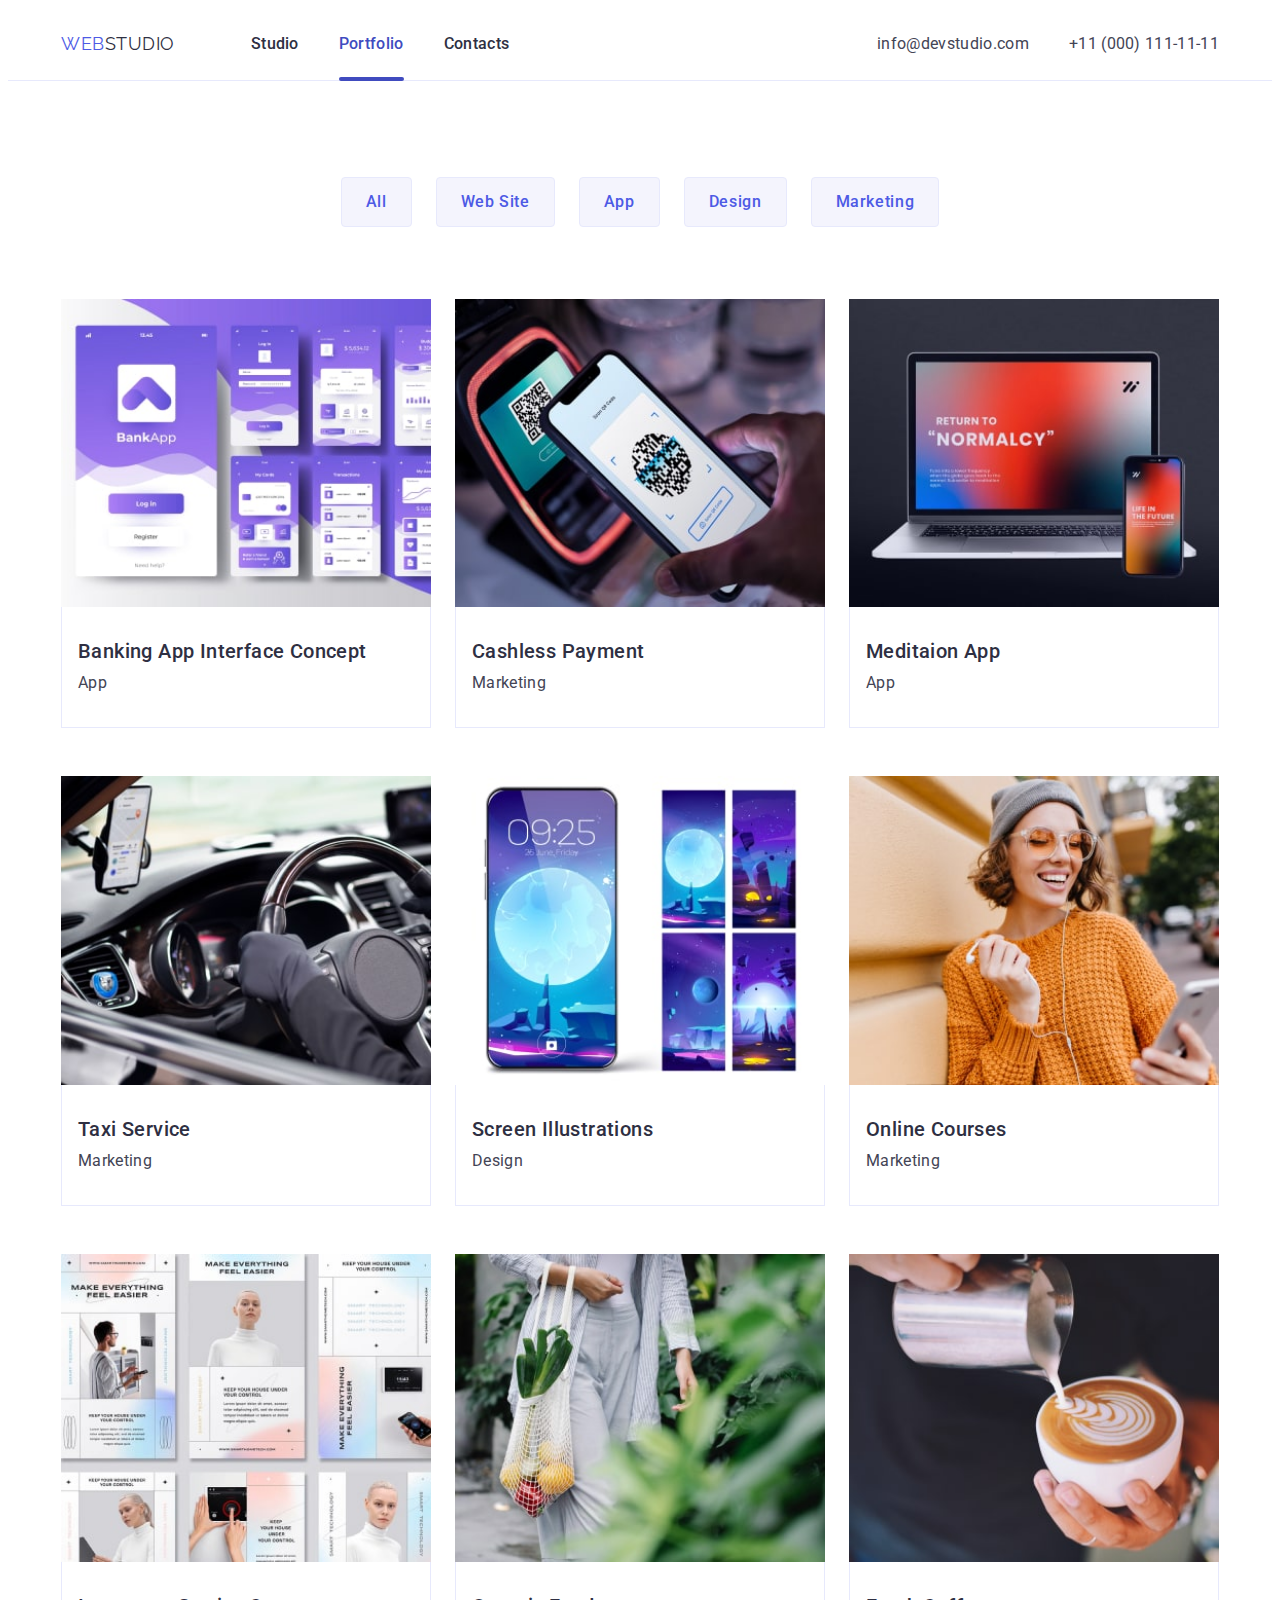
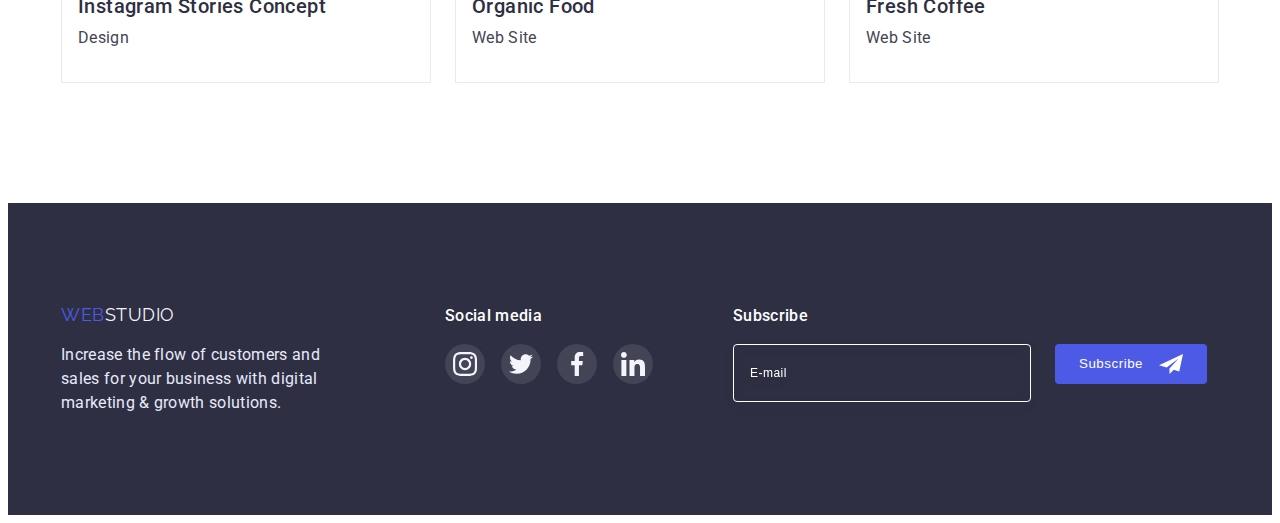
==== portfolio.html @ abe80e53 "Initial commit" ====
<!DOCTYPE html>
<html lang="en">
  <head>
    <meta charset="UTF-8" />
    <meta http-equiv="X-UA-Compatible" content="IE=edge" />
    <meta name="viewport" content="width=device-width, initial-scale=1.0" />
    <link rel="preconnect" href="https://fonts.googleapis.com" />
    <link rel="preconnect" href="https://fonts.gstatic.com" crossorigin />
    <link
      href="https://fonts.googleapis.com/css2?family=Raleway:wght@800&family=Roboto:wght@400;500;700;900&display=swap"
      rel="stylesheet"
    />
    <title>Web Studio</title>
    <link
      rel="stylesheet"
      href="https://cdnjs.cloudflare.com/ajax/libs/modern-normalize/1.1.0/modern-normalize.min.css"
      integrity="sha512-wpPYUAdjBVSE4KJnH1VR1HeZfpl1ub8YT/NKx4PuQ5NmX2tKuGu6U/JRp5y+Y8XG2tV+wKQpNHVUX03MfMFn9Q=="
      crossorigin="anonymous"
      referrerpolicy="no-referrer"
    />
    <link href="https://unpkg.com/aos@2.3.1/dist/aos.css" rel="stylesheet" />
    <link rel="stylesheet" href="./css/styles.css" />
  </head>
  <body>
    <!-- Header -->
    <header class="header">
      <div class="container header-container">
        <nav class="nav">
          <a class="logo link" href="./index.html"
            >Web<span class="logo-item">Studio</span></a
          >
          <ul class="menu-list list">
            <li class="menu-item">
              <a class="menu-link link" href="./index.html">Studio</a>
            </li>
            <li class="menu-item">
              <a class="menu-link link active" href="./portfolio.html"
                >Portfolio</a
              >
            </li>
            <li class="menu-item">
              <a class="menu-link link" href="./contacts.html">Contacts</a>
            </li>
          </ul>
        </nav>
        <address class="adress">
          <ul class="adress-menu list">
            <li class="adress-menu-item">
              <a class="adress-link link" href="mailto:info@devstudio.com"
                >info@devstudio.com</a
              >
            </li>
            <li class="adress-menu-item">
              <a class="adress-link link" href="tel:+11(000)111-11-11"
                >+11 (000) 111-11-11</a
              >
            </li>
          </ul>
        </address>
      </div>
    </header>
    <main>
      <section class="portfolio">
        <div class="container">
          <h1 class="hidden">Portfolio</h1>
          <ul class="portfolio-btn-list list">
            <li class="portfolio-btn-item">
              <button class="portfolio-btn btn" type="button">All</button>
            </li>
            <li class="portfolio-btn-item">
              <button class="portfolio-btn btn" type="button">Web Site</button>
            </li>
            <li class="portfolio-btn-item">
              <button class="portfolio-btn btn" type="button">App</button>
            </li>
            <li class="portfolio-btn-item">
              <button class="portfolio-btn btn" type="button">Design</button>
            </li>
            <li class="portfolio-btn-item">
              <button class="portfolio-btn btn" type="button">Marketing</button>
            </li>
          </ul>
          <ul class="portfolio-list list">
            <li class="portfolio-item">
              <div class="portfolio-top-wrap">
                <img
                  src="./images/portfolio-1.jpg"
                  alt="bank app"
                  width="360"
                />
                <p class="portfolio-top-text">
                  14 Stylish and User-Friendly App Design Concepts · Task
                  Manager App · Calorie Tracker App · Exotic Fruit Ecommerce App
                  · Cloud Storage App
                </p>
              </div>
              <div class="portfolio-item-container">
                <h2 class="portfolio-title">Banking App Interface Concept</h2>
                <p class="portfolio-text">App</p>
              </div>
            </li>
            <li class="portfolio-item">
              <div class="portfolio-top-wrap">
                <img
                  src="./images/portfolio-2.jpg"
                  alt="phone with QR-code"
                  width="360"
                />
                <p class="portfolio-top-text">
                  14 Stylish and User-Friendly App Design Concepts · Task
                  Manager App · Calorie Tracker App · Exotic Fruit Ecommerce App
                  · Cloud Storage App
                </p>
              </div>
              <div class="portfolio-item-container">
                <h2 class="portfolio-title">Cashless Payment</h2>
                <p class="portfolio-text">Marketing</p>
              </div>
            </li>
            <li class="portfolio-item">
              <div class="portfolio-top-wrap">
                <img
                  src="./images/portfolio-3.jpg"
                  alt="laptop and phone"
                  width="360"
                />
                <p class="portfolio-top-text">
                  14 Stylish and User-Friendly App Design Concepts · Task
                  Manager App · Calorie Tracker App · Exotic Fruit Ecommerce App
                  · Cloud Storage App
                </p>
              </div>
              <div class="portfolio-item-container">
                <h2 class="portfolio-title">Meditaion App</h2>
                <p class="portfolio-text">App</p>
              </div>
            </li>
            <li class="portfolio-item">
              <div class="portfolio-top-wrap">
                <img
                  src="./images/portfolio-4.jpg"
                  alt="man in a car with phone"
                  width="360"
                />
                <p class="portfolio-top-text">
                  14 Stylish and User-Friendly App Design Concepts · Task
                  Manager App · Calorie Tracker App · Exotic Fruit Ecommerce App
                  · Cloud Storage App
                </p>
              </div>
              <div class="portfolio-item-container">
                <h2 class="portfolio-title">Taxi Service</h2>
                <p class="portfolio-text">Marketing</p>
              </div>
            </li>
            <li class="portfolio-item">
              <div class="portfolio-top-wrap">
                <img
                  src="./images/portfolio-5.jpg"
                  alt="screen illustrations"
                  width="360"
                />
                <p class="portfolio-top-text">
                  14 Stylish and User-Friendly App Design Concepts · Task
                  Manager App · Calorie Tracker App · Exotic Fruit Ecommerce App
                  · Cloud Storage App
                </p>
              </div>
              <div class="portfolio-item-container">
                <h2 class="portfolio-title">Screen Illustrations</h2>
                <p class="portfolio-text">Design</p>
              </div>
            </li>
            <li class="portfolio-item">
              <div class="portfolio-top-wrap">
                <img
                  src="./images/portfolio-6.jpg"
                  alt="girl with phone and earphones"
                  width="360"
                />
                <p class="portfolio-top-text">
                  14 Stylish and User-Friendly App Design Concepts · Task
                  Manager App · Calorie Tracker App · Exotic Fruit Ecommerce App
                  · Cloud Storage App
                </p>
              </div>
              <div class="portfolio-item-container">
                <h2 class="portfolio-title">Online Courses</h2>
                <p class="portfolio-text">Marketing</p>
              </div>
            </li>
            <li class="portfolio-item">
              <div class="portfolio-top-wrap">
                <img
                  src="./images/portfolio-7.jpg"
                  alt="Instagram stories concept"
                  width="360"
                />
                <p class="portfolio-top-text">
                  14 Stylish and User-Friendly App Design Concepts · Task
                  Manager App · Calorie Tracker App · Exotic Fruit Ecommerce App
                  · Cloud Storage App
                </p>
              </div>
              <div class="portfolio-item-container">
                <h2 class="portfolio-title">Instagram Stories Concept</h2>
                <p class="portfolio-text">Design</p>
              </div>
            </li>
            <li class="portfolio-item">
              <div class="portfolio-top-wrap">
                <img
                  src="./images/portfolio-8.jpg"
                  alt="a bag with vegetables and fruits"
                  width="360"
                />
                <p class="portfolio-top-text">
                  14 Stylish and User-Friendly App Design Concepts · Task
                  Manager App · Calorie Tracker App · Exotic Fruit Ecommerce App
                  · Cloud Storage App
                </p>
              </div>
              <div class="portfolio-item-container">
                <h2 class="portfolio-title">Organic Food</h2>
                <p class="portfolio-text">Web Site</p>
              </div>
            </li>
            <li class="portfolio-item">
              <div class="portfolio-top-wrap">
                <img
                  src="./images/portfolio-9.jpg"
                  alt="a cup of cofee"
                  width="360"
                />
                <p class="portfolio-top-text">
                  14 Stylish and User-Friendly App Design Concepts · Task
                  Manager App · Calorie Tracker App · Exotic Fruit Ecommerce App
                  · Cloud Storage App
                </p>
              </div>
              <div class="portfolio-item-container">
                <h2 class="portfolio-title">Fresh Coffee</h2>
                <p class="portfolio-text">Web Site</p>
              </div>
            </li>
          </ul>
        </div>
      </section>
    </main>
    <footer class="footer">
      <div class="container footer-container">
        <div>
          <a class="footer-logo link" href="./index.html"
            >Web<span class="logo-footer-span">Studio</span></a
          >
          <p class="footer-text">
            Increase the flow of customers and sales for your business with
            digital marketing & growth solutions.
          </p>
        </div>
        <div class="footer-soc-container">
          <p class="footer-soc-text">Social media</p>
          <ul class="footer-soc-list list">
            <li class="footer-soc-item">
              <a href="" class="footer-soc-link link">
                <svg class="footer-soc-icon" width="24" height="24">
                  <use href="./images/icons.svg#icon-instagram"></use>
                </svg>
              </a>
            </li>
            <li class="footer-soc-item">
              <a href="" class="footer-soc-link">
                <svg class="footer-soc-icon" width="24" height="24">
                  <use href="./images/icons.svg#icon-twitter"></use>
                </svg>
              </a>
            </li>
            <li class="footer-soc-item">
              <a href="" class="footer-soc-link link">
                <svg class="footer-soc-icon" width="24" height="24">
                  <use href="./images/icons.svg#icon-facebook"></use>
                </svg>
              </a>
            </li>
            <li class="footer-soc-item">
              <a href="" class="footer-soc-link link">
                <svg class="footer-soc-icon" width="24" height="24">
                  <use href="./images/icons.svg#icon-linkedin"></use>
                </svg>
              </a>
            </li>
          </ul>
        </div>
        <div class="footer-subscribe">
          <p class="subscribe-title">Subscribe</p>
          <form class="subscribe-form">
            <label for="subscribe" id="subscribe"></label>
            <input
              type="text"
              class="subscribe-input"
              name="subscribe"
              id="subscribe"
              placeholder="E-mail"
            />
            <button type="submit" class="subscribe-btn btn">
              Subscribe
              <svg class="subscribe-icon" width="24" height="24">
                <use href="./images/icons.svg#icon-subscribe"></use>
              </svg>
            </button>
          </form>
        </div>
      </div>
    </footer>
  </body>
</html>
---- css/styles.css ----
:root {
  --primary-text-color: #434455;
  --tittle-text-color: #2e2f42;
  --primary-white-color: #ffffff;
  --primary-bcg-color: #f4f4fd;
  --logo-color: #2e2f42;
  --hero-bg-color: #4d5ae5;
  --section-title-color: #2e2f42;
  --modal-btn-color: #4d5ae5;
  --modal-btn-background: #f4f4fd;
  --portfolio-card-accent: #4d5ae5;
  --portfolio-card-text: #f4f4fd;
  --modal-icons-focus: #4d5ae5;
  --link-accent: #404bbf;
  --transition: 250ms cubic-bezier(0.4, 0, 0.2, 1);
}

/*?-----------------------RESET-------------------------- */

ul {
  margin: 0;
  padding: 0;
}
h1,
h2,
h3,
h4,
h5,
h6,
p {
  margin: 0;
}
img {
  display: block;
  width: 100%;
}

/*?-----------------------BASE-------------------------- */
body {
  color: var(--primary-text-color);
  font-family: "Roboto", sans-serif;
  background-color: var(--primary-white-color);
}
.list {
  list-style: none;
}
.link {
  text-decoration: none;
}
.section-title {
  font-size: 36px;
  line-height: 1.2;
  letter-spacing: 0.02em;
  margin-bottom: 72px;
  text-align: center;
  color: var(--section-title-color);
  text-transform: capitalize;
}
.hidden {
  position: absolute;
  width: 1px;
  height: 1px;
  margin: -1px;
  border: 0;
  padding: 0;
  white-space: nowrap;
  clip-path: inset(100%);
  clip: rect(0 0 0 0);
  overflow: hidden;
}
.container {
  width: 100%;
  max-width: 1158px;
  padding-left: 15px;
  padding-right: 15px;
  /** outline: 2px solid red; */
  margin: 0 auto;
}
.section {
  padding-top: 120px;
  padding-bottom: 120px;
}
.btn {
  display: block;
}
/*?-----------------------LOGO-------------------------- */
.logo {
  font-family: "Raleway", sans-serif;
  font-size: 18px;
  line-height: 1.33;
  letter-spacing: 0.03em;
  text-transform: uppercase;
  color: #4d5ae5;
  padding: 24px 0;
  margin-right: 76px;
}
.logo-item {
  color: var(--logo-color);
}
/*?-----------------------HEADER-------------------------- */
.header-container {
  display: flex;
}
.nav {
  display: flex;
  align-items: center;
  margin-right: auto;
}
.header {
  border-bottom: 1px solid #e7e9fc;
}
.menu-list {
  display: flex;
  gap: 40px;
}

.menu-link {
  position: relative;
  line-height: 1.5;
  font-weight: 500;
  letter-spacing: 0.02em;
  color: var(--tittle-text-color);
  display: block;
  padding: 24px 0;
  transition: color var(--transition);
}
.active {
  color: var(--link-accent);
}
.active:after {
  position: absolute;
  bottom: -1px;
  content: "";
  display: block;
  height: 4px;
  width: 100%;
  background-color: #404bbf;
  border-radius: 2px;
}
.menu-link:is(:hover, :focus) {
  color: var(--link-accent);
}
.adress {
  display: flex;
  align-items: center;
}
.adress-menu {
  display: flex;
  gap: 40px;
}
.adress-link {
  font-style: normal;
  line-height: 1.5;
  letter-spacing: 0.02em;
  color: var(--primary-text-color);
  display: block;
  padding: 24px 0;
  transition: color var(--transition);
}

.adress-link:is(:hover, :focus) {
  color: var(--link-accent);
}
/*?-----------------------HERO-------------------------- */
.main-btn {
  font-family: "Roboto", sans-serif;
  font-weight: 500;
  line-height: 1.5;
  min-width: 169px;
  height: 56px;
  margin: 0 auto;
  align-items: center;
  letter-spacing: 0.04em;
  color: var(--primary-white-color);
  background-color: var(--hero-bg-color);
  border: none;
  box-shadow: 0px 4px 4px rgba(0, 0, 0, 0.15);
  border-radius: 4px;
  margin-top: 48px;
  transition: background-color var(--transition), cursor var(--transition);
}
.main-btn:is(:hover, :focus) {
  background-color: #404bbf;
  cursor: pointer;
}
.hero {
  max-width: 1440px;
  margin: 0 auto;
  background-image: linear-gradient(
      rgba(46, 47, 66, 0.7),
      rgba(46, 47, 66, 0.7)
    ),
    url(../images/hero-background.jpg);
  background-repeat: no-repeat;
  background-position: center;
  background-size: cover;
  padding: 188px 0;
}
.hero-title {
  font-size: 56px;
  line-height: 1.07;
  letter-spacing: 0.02em;
  max-width: 496px;
  color: var(--primary-white-color);
  margin: 0 auto;
}
/*?-----------------------OUR FEATURES-------------------------- */
.features-title {
  font-weight: 500;
  font-size: 20px;
  line-height: 1.2;
  letter-spacing: 0.02em;
  color: var(--tittle-text-color);
  margin-bottom: 8px;
}
.features-list {
  display: flex;
  gap: 24px;
}
.features-item {
  max-width: 264px;
}
.features-link {
  width: 264px;
  height: 112px;
  display: block;
  display: flex;
  align-items: center;
  justify-content: center;
  background-color: var(--primary-bcg-color);
  border-radius: 4px;
  margin-bottom: 8px;
}
.features-text {
  line-height: 1.5;
  letter-spacing: 0.02em;
  color: var(--primary-text-color);
}
/*?-----------------------WHAT ARE WE DOING-------------------------- */
.work-examples {
  padding-bottom: 120px;
}
.examples-list {
  display: flex;
  gap: 24px;
}
.examples-item {
  width: calc((100% - 48px) / 3);
}
/*?-----------------------OUR TEAM-------------------------- */
.our-team {
  background-color: var(--primary-bcg-color);
}
.team-list {
  display: flex;
  gap: 24px;
}
.team-item {
  background-color: var(--primary-white-color);
  width: calc((100% - 72px) / 4);
  box-shadow: 0px 1px 6px rgba(46, 47, 66, 0.08),
    0px 1px 1px rgba(46, 47, 66, 0.16), 0px 2px 1px rgba(46, 47, 66, 0.08);
  border-radius: 0px 0px 4px 4px;
}
.team-container {
  padding-top: 32px;
  padding-bottom: 32px;
}
.team-card-title {
  font-size: 20px;
  font-weight: 500;
  line-height: 1.2;
  letter-spacing: 0.02em;
  color: var(--tittle-text-color);
  margin-bottom: 8px;
  text-align: center;
}
.team-text {
  line-height: 1.5;
  letter-spacing: 0.02em;
  text-align: center;
  margin-bottom: 8px;
}
.team-soc-list {
  display: flex;
  justify-content: center;
  gap: 24px;
}
.team-soc-item {
  width: 40px;
  height: 40px;
}
.team-soc-link {
  width: 100%;
  height: 100%;
  background-color: var(--modal-btn-color);
  display: block;
  border-radius: 50%;
  display: flex;
  align-items: center;
  justify-content: center;
  transition: background-color var(--transition);
}
.team-soc-link:is(:hover, :focus) {
  background-color: #404bbf;
}
/*?-----------------------Customers-------------------------- */
.customers-list {
  display: flex;
  gap: 24px;
}

.customers-link {
  width: 168px;
  height: 88px;
  border: 1px solid #8e8f99;
  border-radius: 4px;
  display: flex;
  align-items: center;
  justify-content: center;
  color: #8e8f99;
  transition: border-color var(--transition);
}
.customers-icon {
  fill: #8e8f99;
  transition: fill var(--transition);
}
.customers-link:hover,
.customers-link:focus {
  border-color: #404bbf;
}
.customers-link:hover .customers-icon,
.customers-link:focus .customers-icon {
  fill: #404bbf;
}
/*?-----------------------FOOTER-------------------------- */
.footer {
  background-color: var(--tittle-text-color);
  padding-top: 100px;
  padding-bottom: 100px;
}
.footer-logo {
  font-family: "Raleway", sans-serif;
  font-size: 18px;
  line-height: 1.33;
  letter-spacing: 0.03em;
  text-transform: uppercase;
  color: #4d5ae5;
}
.logo-footer-span {
  color: #f4f4fd;
}
.footer-soc-text {
  font-weight: 500;
  line-height: 1.5;
  letter-spacing: 0.02em;
  color: var(--primary-white-color);
}
.footer-container {
  display: flex;
  align-items: baseline;
}
.footer-soc-list {
  display: flex;
  justify-content: center;
  gap: 16px;
  margin-top: 16px;
}
.footer-soc-item {
  width: 40px;
  height: 40px;
}
.footer-soc-link {
  width: 100%;
  height: 100%;
  border-radius: 50%;
  background-color: rgba(255, 255, 255, 0.1);
  display: flex;
  align-items: center;
  justify-content: center;
  transition: background-color var(--transition);
}
.footer-soc-link:is(:hover, :focus) {
  background-color: #31d0aa;
}
.footer-soc-container {
  margin-left: 120px;
}
.footer-text {
  line-height: 1.5;
  letter-spacing: 0.02em;
  max-width: 264px;
  color: #e7e9fc;
  margin-top: 16px;
}
.footer-subscribe {
  margin-left: 80px;
}
.subscribe-title {
  font-weight: 500;
  line-height: 1.5;
  letter-spacing: 0.02em;
  color: var(--primary-white-color);
  margin-bottom: 16px;
}
.subscribe-form {
  display: flex;
}
.subscribe-input {
  min-width: 264px;
  height: 40px;
  border: 1px solid var(--primary-white-color);
  filter: drop-shadow(0px 4px 4px rgba(0, 0, 0, 0.15));
  border-radius: 4px;
  color: var(--primary-white-color);
  outline: transparent;
  background-color: transparent;
  margin-right: 24px;
  padding: 8px 16px;
}
.subscribe-input::placeholder {
  font-size: 12px;
  line-height: 2;
  display: flex;
  align-items: center;
  justify-content: center;
  letter-spacing: 0.04em;
  color: var(--primary-white-color);
}
.subscribe-btn {
  font-weight: 500;
  line-height: 1.5;
  height: 40px;
  margin: 0 auto;
  padding: 8px 24px;
  letter-spacing: 0.04em;
  display: flex;
  align-items: center;
  justify-content: center;
  color: var(--primary-white-color);
  background-color: var(--modal-btn-color);
  border: none;
  gap: 16px;
  border-radius: 4px;
  transition: background-color var(--transition), cursor var(--transition);
}
.subscribe-btn:is(:hover, :focus) {
  background-color: #404bbf;
  cursor: pointer;
}
.subscribe-icon {
  display: flex;
  align-items: center;
  justify-content: center;
}

/*?-----------------------PORTFOLIO-------------------------- */
.portfolio-btn {
  font-family: "Roboto", sans-serif;
  font-size: 16px;
  font-weight: 500;
  line-height: 1.5;
  letter-spacing: 0.04em;
  color: var(--modal-btn-color);
  background-color: var(--modal-btn-background);
  padding: 12px 24px;
  border: 1px solid #e7e9fc;
  border-radius: 4px;
  cursor: pointer;
  transition: color var(--transition), background-color var(--transition),
    box-shadow var(--transition);
}
.portfolio-btn:is(:hover, :focus) {
  color: var(--primary-white-color);
  background-color: #404bbf;
  box-shadow: 0px 3px 1px rgba(0, 0, 0, 0.1), 0px 2px 1px rgba(0, 0, 0, 0.08),
    0px 2px 2px rgba(0, 0, 0, 0.12);
}
.portfolio {
  padding-bottom: 120px;
  padding-top: 96px;
}
.portfolio-btn-list {
  margin-bottom: 72px;
  display: flex;
  justify-content: center;
  gap: 24px;
}
.portfolio-title {
  font-size: 20px;
  font-weight: 500;
  line-height: 1.2;
  letter-spacing: 0.02em;
  margin-bottom: 8px;
  color: var(--tittle-text-color);
}
.portfolio-item {
  width: calc((100% - 48px) / 3);
  transition: box-shadow var(--transition), cursor var(--transition);
}
.portfolio-item:hover .portfolio-top-text {
  transform: translateY(0);
}
.portfolio-item:is(:hover, :focus) {
  box-shadow: 0px 1px 6px rgba(46, 47, 66, 0.08),
    0px 1px 1px rgba(46, 47, 66, 0.16), 0px 2px 1px rgba(46, 47, 66, 0.08);
  cursor: pointer;
}
.portfolio-item-container {
  border: 1px solid #e7e9fc;
  border-top: none;
  padding-left: 16px;
  padding-top: 32px;
  padding-bottom: 32px;
}
.portfolio-top-wrap {
  position: relative;
  overflow: hidden;
}
.portfolio-text {
  line-height: 1.5;
  letter-spacing: 0.02em;
  color: var(--primary-text-color);
}
.portfolio-top-text {
  position: absolute;
  top: 0;
  padding: 40px 32px;
  font-size: 16px;
  line-height: 1.5;
  letter-spacing: 0.02em;
  color: var(--portfolio-card-text);
  background-color: var(--portfolio-card-accent);
  height: 100%;
  transform: translateY(100%);
  transition: transform var(--transition);
}
.portfolio-list {
  display: flex;
  flex-wrap: wrap;
  column-gap: 24px;
  row-gap: 48px;
}

/*?-----------------------MODAL WINDOW-------------------------- */
.backdrop {
  position: fixed;
  top: 0;
  background-color: rgba(46, 47, 66, 0.4);
  width: 100%;
  height: 100%;
  transition: opacity var(--transition), visibility var(--transition);
}
.modal {
  position: absolute;
  top: 50%;
  left: 50%;
  transform: translate(-50%, -50%) scaleY(1);
  width: 408px;
  height: 584px;
  padding: 24px;
  background-color: #fcfcfc;
  box-shadow: 0px 1px 1px rgba(0, 0, 0, 0.14), 0px 1px 3px rgba(0, 0, 0, 0.12),
    0px 2px 1px rgba(0, 0, 0, 0.2);
  border-radius: 4px;
  transition: transform var(--transition);
}
.backdrop.is-hidden .modal {
  transform: translate(-50%, 250%) scaleY(0);
}
.modal-close {
  width: 24px;
  height: 24px;
  margin-left: auto;
  margin-bottom: 24px;
  border-radius: 50%;
  background-color: #e7e9fc;
  border: 1px solid rgba(0, 0, 0, 0.1);
  display: flex;
  align-items: center;
  justify-content: center;
  transition: background-color var(--transition), fill var(--transition),
    cursor var(--transition);
}
.modal-close:is(:hover, :focus) {
  background-color: var(--link-accent);
  fill: var(--primary-white-color);
  cursor: pointer;
}
.modal-field {
  margin-bottom: 8px;
  display: block;
}
.modal-title {
  font-weight: 500;
  line-height: 1.5;
  text-align: center;
  letter-spacing: 0.02em;
  color: var(--tittle-text-color);
  margin-bottom: 16px;
}
.modal-input {
  width: 100%;
  height: 40px;
  border: 1px solid rgba(46, 47, 66, 0.2);
  border-radius: 4px;
  outline: transparent;
  background-color: transparent;
  padding-left: 38px;
  transition: border-color var(--transition);
}
.modal-input:focus {
  border-color: var(--modal-icons-focus);
}
.modal-input:focus + .modal-icon {
  fill: var(--modal-icons-focus);
}
.input-wrap {
  position: relative;
}

.modal-icon {
  position: absolute;
  left: 16px;
  top: 50%;
  transform: translateY(-50%);
  transition: fill var(--transition);
}
.input-text {
  display: block;
  font-size: 12px;
  line-height: 1.17;
  letter-spacing: 0.04em;
  color: #8e8f99;
  margin-bottom: 4px;
}
.modal-textarea {
  display: block;
  font-size: 12px;
  line-height: 1.17;
  letter-spacing: 0.04em;
  color: rgba(46, 47, 66, 0.4);
  padding: 8px 16px;
  width: 100%;
  height: 120px;
  border: 1px solid rgba(46, 47, 66, 0.2);
  border-radius: 4px;
  outline: transparent;
  background-color: transparent;
  resize: none;
  transition: border-color var(--transition);
}
.modal-textarea:focus {
  border-color: var(--modal-icons-focus);
}
.check-text {
  font-size: 12px;
  line-height: 1.17;
  margin-top: 16px;
  letter-spacing: 0.04em;
  align-items: center;
  color: #8e8f99;
  display: flex;
}
.check-text::before {
  content: "";
  width: 16px;
  height: 16px;
  border: 1px solid #2e2f42;
  border-radius: 2px;
  margin-right: 8px;
  transition: border-color var(--transition);
}
.input-check:checked + .check-text::before {
  background-color: #404bbf;
  border: none;
  background-image: url(../images/checked.svg);
  background-repeat: no-repeat;
  background-position: bottom;
}
.input-check:focus + .check-text::before {
  border-color: #404bbf;
}
.check-link {
  margin-left: 4px;
  color: var(--modal-icons-focus);
}
.modal-send {
  font-weight: 500;
  line-height: 1.5;
  min-width: 169px;
  height: 56px;
  margin: 0 auto;
  align-items: center;
  letter-spacing: 0.04em;
  color: var(--primary-white-color);
  background-color: var(--hero-bg-color);
  border: none;
  box-shadow: 0px 4px 4px rgba(0, 0, 0, 0.15);
  border-radius: 4px;
  margin-top: 24px;
  transition: background-color var(--transition), cursor var(--transition);
}
.modal-send:is(:hover, :focus) {
  background-color: #404bbf;
  cursor: pointer;
}
.is-hidden {
  opacity: 0;
  pointer-events: none;
  visibility: hidden;
}
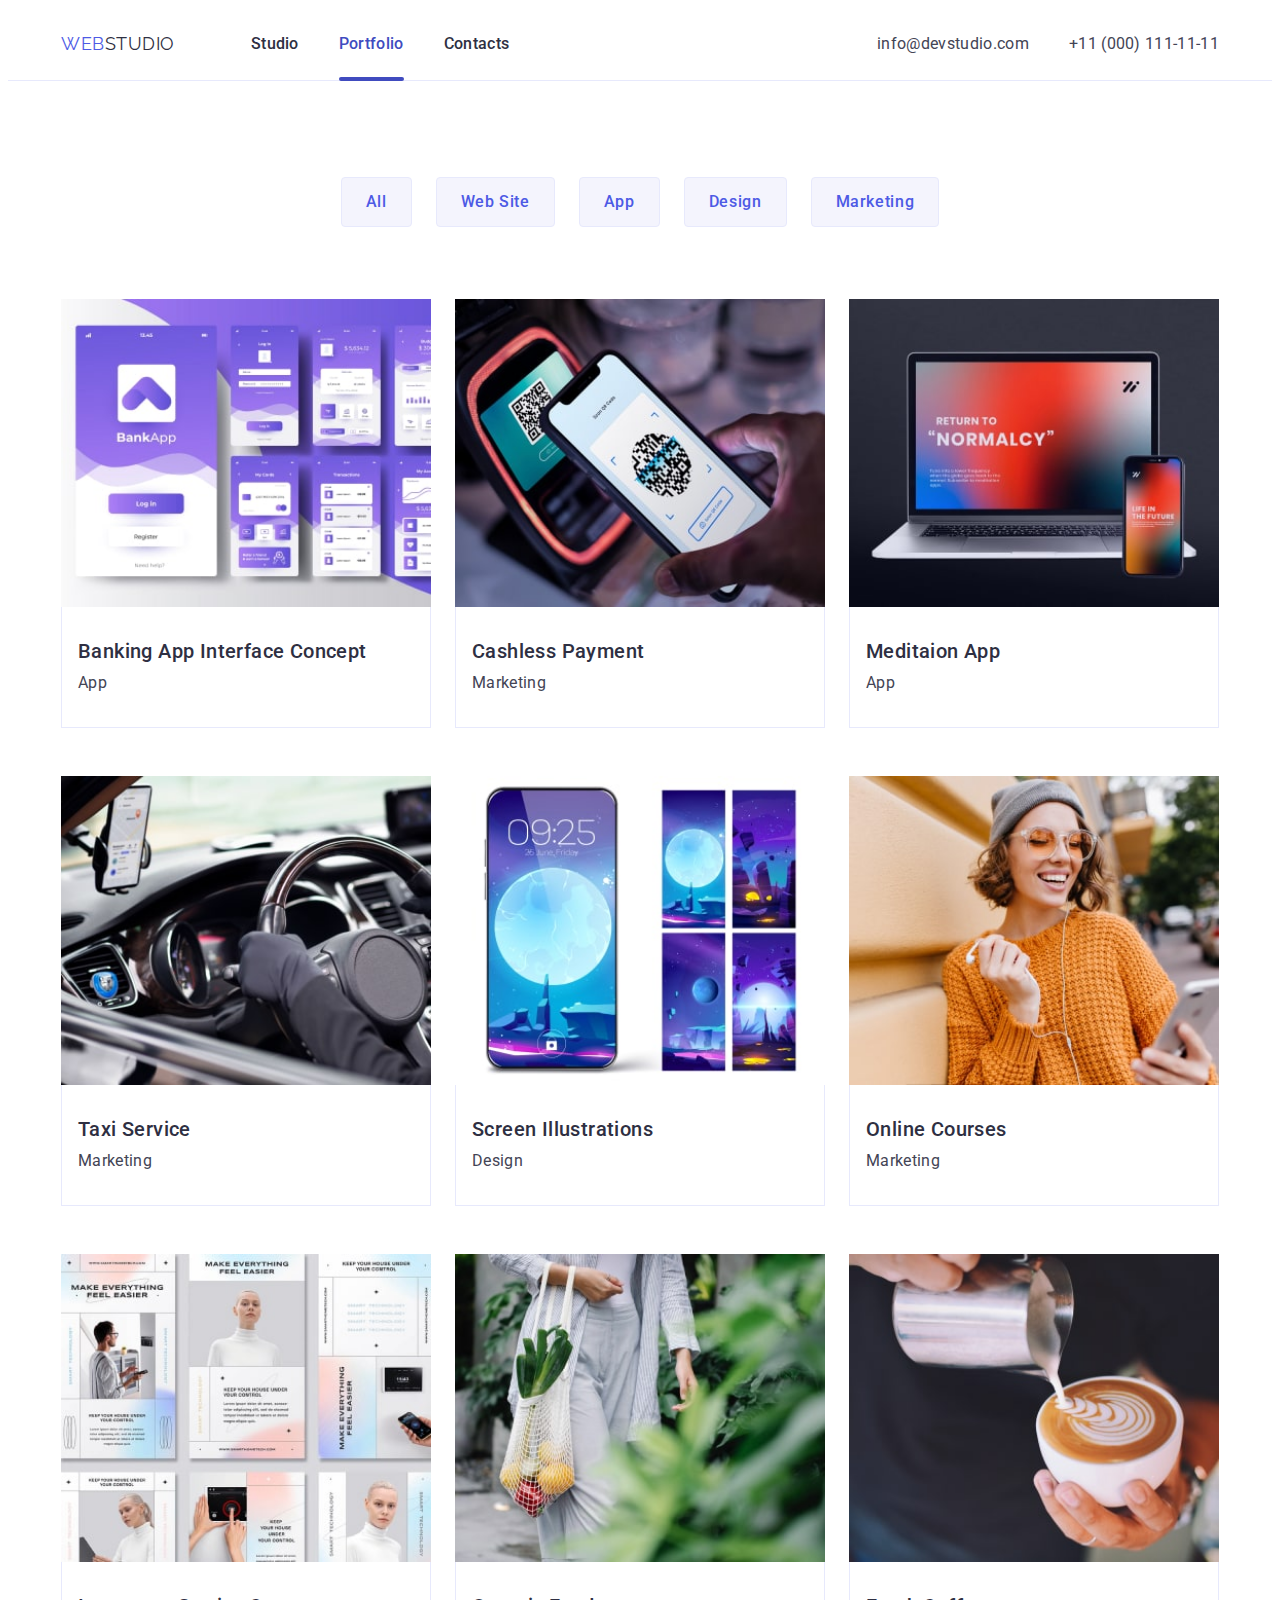
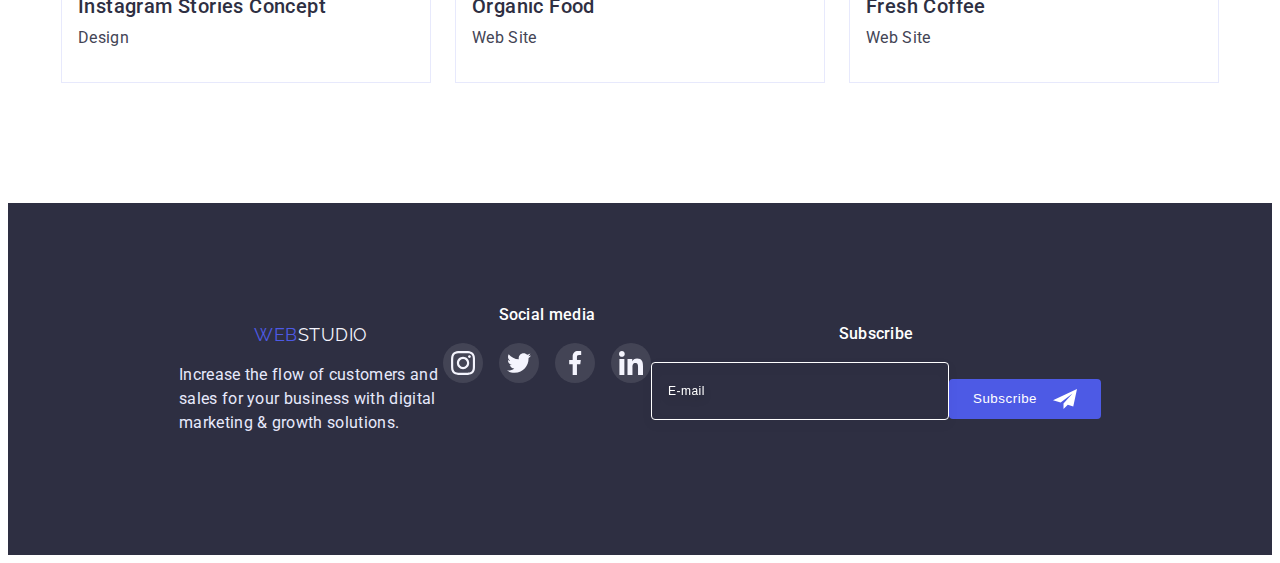
==== commit d89959bb: "homework 7" ====
--- a/portfolio.html
+++ b/portfolio.html
@@ -294,7 +294,7 @@
         <div class="footer-subscribe">
           <p class="subscribe-title">Subscribe</p>
           <form class="subscribe-form">
-            <label for="subscribe" id="subscribe"></label>
+            <label for="subscribe"></label>
             <input
               type="text"
               class="subscribe-input"
--- a/css/styles.css
+++ b/css/styles.css
@@ -33,6 +33,7 @@
 img {
   display: block;
   width: 100%;
+  height: auto;
 }
 
 /*?-----------------------BASE-------------------------- */
@@ -77,8 +78,10 @@
   margin: 0 auto;
 }
 .section {
-  padding-top: 120px;
-  padding-bottom: 120px;
+  /* padding-top: 120px;
+  padding-bottom: 120px; */
+  padding-top: 96px;
+  padding-bottom: 96px;
 }
 .btn {
   display: block;
@@ -194,77 +197,85 @@
   background-repeat: no-repeat;
   background-position: center;
   background-size: cover;
-  padding: 188px 0;
+  padding: 112px 54px;
 }
 .hero-title {
-  font-size: 56px;
-  line-height: 1.07;
-  letter-spacing: 0.02em;
-  max-width: 496px;
+  font-weight: 700;
+  font-size: 36px;
+  line-height: 1.11;
+  letter-spacing: 0.02em;
+  text-align: center;
+  max-width: 320px;
   color: var(--primary-white-color);
   margin: 0 auto;
+  margin-bottom: 72px;
 }
 /*?-----------------------OUR FEATURES-------------------------- */
 .features-title {
-  font-weight: 500;
-  font-size: 20px;
-  line-height: 1.2;
+  display: flex;
+  align-items: center;
+  justify-content: center;
+  font-weight: 700;
+  font-size: 36px;
+  line-height: 1.11;
   letter-spacing: 0.02em;
   color: var(--tittle-text-color);
   margin-bottom: 8px;
 }
 .features-list {
-  display: flex;
-  gap: 24px;
+  /* display: flex;
+  gap: 24px; */
 }
 .features-item {
-  max-width: 264px;
+  width: 100%;
+}
+.features-item:not(:last-child) {
+  /* max-width: 264px; */
+  margin-bottom: 72px;
 }
 .features-link {
-  width: 264px;
-  height: 112px;
-  display: block;
-  display: flex;
-  align-items: center;
-  justify-content: center;
-  background-color: var(--primary-bcg-color);
-  border-radius: 4px;
-  margin-bottom: 8px;
+  display: none;
 }
 .features-text {
-  line-height: 1.5;
-  letter-spacing: 0.02em;
+  font-weight: 500;
+  line-height: 1.5;
+  letter-spacing: 0.02em;
+  max-width: 396px;
   color: var(--primary-text-color);
 }
 /*?-----------------------WHAT ARE WE DOING-------------------------- */
 .work-examples {
-  padding-bottom: 120px;
+  display: none;
 }
 .examples-list {
-  display: flex;
-  gap: 24px;
+  display: none;
 }
 .examples-item {
-  width: calc((100% - 48px) / 3);
+  display: none;
 }
 /*?-----------------------OUR TEAM-------------------------- */
 .our-team {
   background-color: var(--primary-bcg-color);
 }
+.team-container {
+  max-width: 264px;
+}
 .team-list {
   display: flex;
-  gap: 24px;
+  flex-wrap: wrap;
+  /* gap: 24px; */
+  row-gap: 72px;
 }
 .team-item {
   background-color: var(--primary-white-color);
-  width: calc((100% - 72px) / 4);
+  /* width: calc((100% - 72px) / 4); */
+  width: 100%;
   box-shadow: 0px 1px 6px rgba(46, 47, 66, 0.08),
     0px 1px 1px rgba(46, 47, 66, 0.16), 0px 2px 1px rgba(46, 47, 66, 0.08);
   border-radius: 0px 0px 4px 4px;
 }
-.team-container {
-  padding-top: 32px;
-  padding-bottom: 32px;
+.team-item-container {
+  padding: 32px 16px;
 }
 .team-card-title {
   font-size: 20px;
@@ -305,13 +316,22 @@
   background-color: #404bbf;
 }
 /*?-----------------------Customers-------------------------- */
+.customers-container {
+}
 .customers-list {
   display: flex;
-  gap: 24px;
+  flex-wrap: wrap;
+  /* gap: 24px; */
+  column-gap: 16px;
+  row-gap: 72px;
+}
+.customers-item {
+  width: calc((100% - 16px) / 2);
+  height: 88px;
 }
 
 .customers-link {
-  width: 168px;
+  width: 100%;
   height: 88px;
   border: 1px solid #8e8f99;
   border-radius: 4px;
@@ -345,12 +365,19 @@
   line-height: 1.33;
   letter-spacing: 0.03em;
   text-transform: uppercase;
+  display: flex;
+  align-items: center;
+  justify-content: center;
   color: #4d5ae5;
 }
 .logo-footer-span {
   color: #f4f4fd;
 }
 .footer-soc-text {
+  display: flex;
+  align-items: center;
+  justify-content: center;
+  margin-bottom: 16px;
   font-weight: 500;
   line-height: 1.5;
   letter-spacing: 0.02em;
@@ -358,13 +385,24 @@
 }
 .footer-container {
   display: flex;
-  align-items: baseline;
+  flex-wrap: wrap;
+  align-items: center;
+  justify-content: center;
+  /* align-items: baseline; */
+}
+.footer-logo-container {
+  display: block;
+  align-items: center;
+  justify-content: center;
+  margin-bottom: 72px;
 }
 .footer-soc-list {
   display: flex;
-  justify-content: center;
+  flex-wrap: wrap;
+  justify-content: center;
+  margin-bottom: 72px;
   gap: 16px;
-  margin-top: 16px;
+  /* margin-top: 16px; */
 }
 .footer-soc-item {
   width: 40px;
@@ -384,8 +422,9 @@
   background-color: #31d0aa;
 }
 .footer-soc-container {
-  margin-left: 120px;
-}
+  /* margin-left: 120px; */
+}
+
 .footer-text {
   line-height: 1.5;
   letter-spacing: 0.02em;
@@ -394,9 +433,12 @@
   margin-top: 16px;
 }
 .footer-subscribe {
-  margin-left: 80px;
+  /* margin-left: 80px; */
 }
 .subscribe-title {
+  display: flex;
+  align-items: center;
+  justify-content: center;
   font-weight: 500;
   line-height: 1.5;
   letter-spacing: 0.02em;
@@ -405,6 +447,9 @@
 }
 .subscribe-form {
   display: flex;
+  flex-wrap: wrap;
+  align-items: center;
+  justify-content: center;
 }
 .subscribe-input {
   min-width: 264px;
@@ -415,13 +460,14 @@
   color: var(--primary-white-color);
   outline: transparent;
   background-color: transparent;
-  margin-right: 24px;
+  /* margin-right: 24px; */
+  margin-bottom: 16px;
   padding: 8px 16px;
 }
 .subscribe-input::placeholder {
   font-size: 12px;
   line-height: 2;
-  display: flex;
+  /* display: flex; */
   align-items: center;
   justify-content: center;
   letter-spacing: 0.04em;
@@ -556,8 +602,8 @@
   top: 50%;
   left: 50%;
   transform: translate(-50%, -50%) scaleY(1);
-  width: 408px;
-  height: 584px;
+  width: 392px;
+  height: 586px;
   padding: 24px;
   background-color: #fcfcfc;
   box-shadow: 0px 1px 1px rgba(0, 0, 0, 0.14), 0px 1px 3px rgba(0, 0, 0, 0.12),
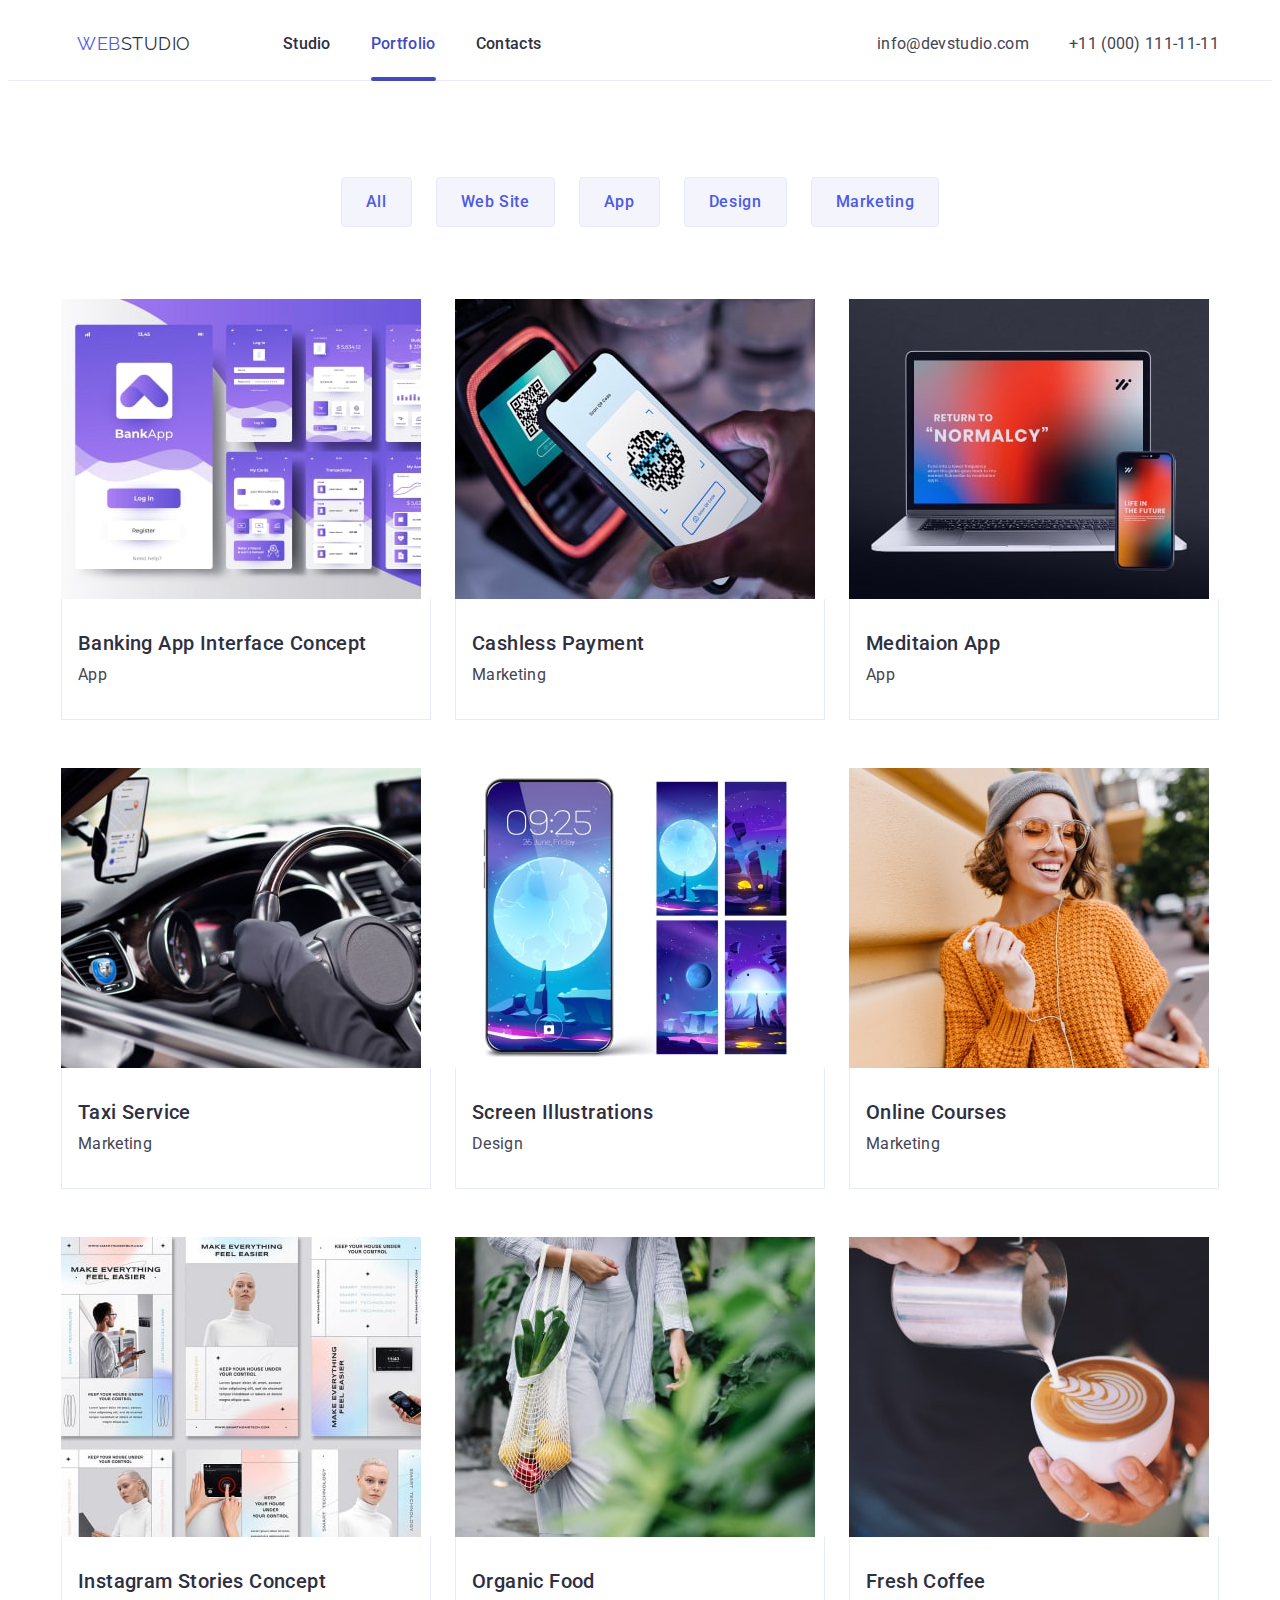
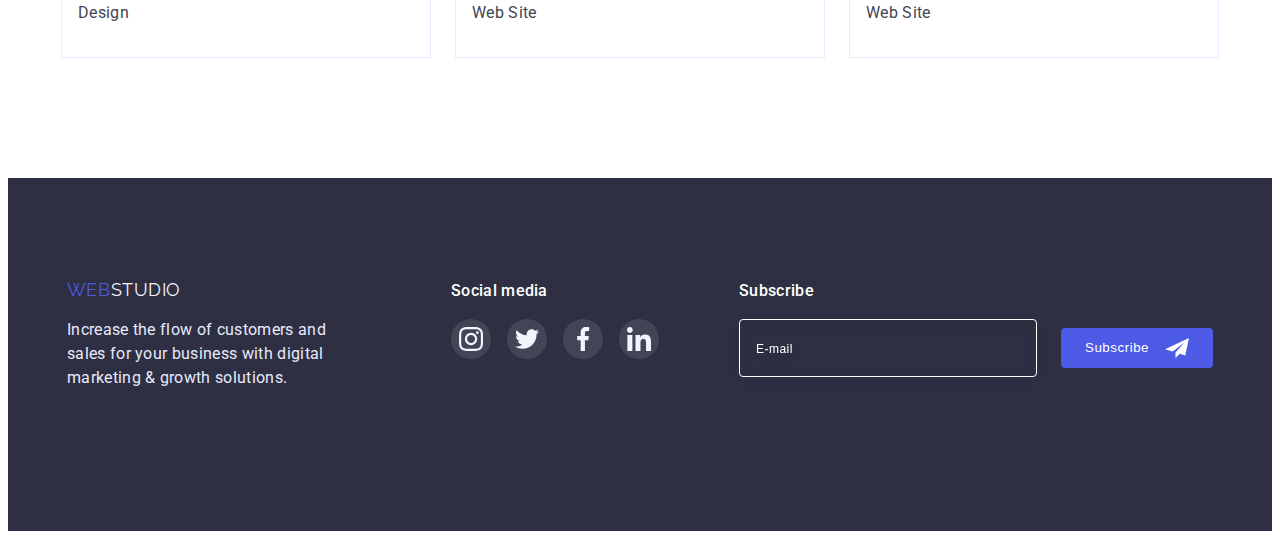
==== commit 625da11c: "homework 7" ====
--- a/portfolio.html
+++ b/portfolio.html
@@ -20,6 +20,7 @@
     />
     <link href="https://unpkg.com/aos@2.3.1/dist/aos.css" rel="stylesheet" />
     <link rel="stylesheet" href="./css/styles.css" />
+    <link rel="stylesheet" href="./css/media.css" />
   </head>
   <body>
     <!-- Header -->
@@ -57,6 +58,85 @@
             </li>
           </ul>
         </address>
+        <button type="button" class="mobile-menu-open" data-menu-open>
+          <svg class="mobile-menu-icon" width="32" height="22">
+            <use href="./images/icons.svg#icon-hamburger"></use>
+          </svg>
+        </button>
+      </div>
+      <div class="mobile-menu is-hidden" data-menu>
+        <div>
+          <button type="button" class="mobile-menu-close" data-menu-close>
+            <svg class="mobile-menu-close-icon" width="8" height="8">
+              <use href="./images/icons.svg#icon-close-black-btn"></use>
+            </svg>
+          </button>
+          <ul class="mobile-menu-list list">
+            <li class="mobile-menu-item">
+              <a class="mobile-menu-link link" href="./index.html">Studio</a>
+            </li>
+            <li class="mobile-menu-item">
+              <a class="mobile-menu-link link" href="./portfolio.html"
+                >Portfolio</a
+              >
+            </li>
+            <li class="mobile-menu-item">
+              <a class="mobile-menu-link link" href="./contacts.html"
+                >Contacts</a
+              >
+            </li>
+          </ul>
+        </div>
+        <div>
+          <address class="mobile-menu-adress">
+            <ul class="adress-mobile-menu list">
+              <li class="adress-mobile-menu-item">
+                <a
+                  class="adress-mobile-menu-link link"
+                  href="tel:+11(000)111-11-11"
+                  >+11 (000) 111-11-11</a
+                >
+              </li>
+              <li class="adress-mobile-menu-item">
+                <a
+                  class="adress-email-menu-link link"
+                  href="mailto:info@devstudio.com"
+                  >info@devstudio.com</a
+                >
+              </li>
+            </ul>
+          </address>
+          <ul class="mob-soc-list list">
+            <li class="mob-soc-item">
+              <a href="" class="mob-soc-link link">
+                <svg class="mob-soc-icon" width="24" height="24">
+                  <use href="./images/icons.svg#icon-instagram"></use>
+                </svg>
+              </a>
+            </li>
+            <li class="mob-soc-item">
+              <a href="" class="mob-soc-link link">
+                <svg class="mob-soc-icon" width="24" height="24">
+                  <use href="./images/icons.svg#icon-twitter"></use>
+                </svg>
+              </a>
+            </li>
+            <li class="mob-soc-item">
+              <a href="" class="mob-soc-link link">
+                <svg class="mob-soc-icon" width="24" height="24">
+                  <use href="./images/icons.svg#icon-facebook"></use>
+                </svg>
+              </a>
+            </li>
+            <li class="mob-soc-item">
+              <a href="" class="mob-soc-link link">
+                <svg class="mob-soc-icon" width="24" height="24">
+                  <use href="./images/icons.svg#icon-linkedin"></use>
+                </svg>
+              </a>
+            </li>
+          </ul>
+        </div>
       </div>
     </header>
     <main>
@@ -249,7 +329,7 @@
     </main>
     <footer class="footer">
       <div class="container footer-container">
-        <div>
+        <div class="footer-logo-container">
           <a class="footer-logo link" href="./index.html"
             >Web<span class="logo-footer-span">Studio</span></a
           >
@@ -312,5 +392,6 @@
         </div>
       </div>
     </footer>
+    <script src="./js/menu.js"></script>
   </body>
 </html>
--- a/css/styles.css
+++ b/css/styles.css
@@ -32,8 +32,8 @@
 }
 img {
   display: block;
-  width: 100%;
   height: auto;
+  max-width: 100%;
 }
 
 /*?-----------------------BASE-------------------------- */
@@ -47,6 +47,9 @@
 }
 .link {
   text-decoration: none;
+}
+.no-scroll {
+  overflow: hidden;
 }
 .section-title {
   font-size: 36px;
@@ -112,57 +115,123 @@
 .header {
   border-bottom: 1px solid #e7e9fc;
 }
+.active {
+  display: none;
+}
 .menu-list {
-  display: flex;
-  gap: 40px;
+  display: none;
+}
+.adress-menu {
+  display: none;
+}
+.mobile-menu-open {
+  background-color: transparent;
+  border: none;
+  padding: 24px 16px;
+}
+.mobile-menu-icon {
+  stroke: #2e2f42;
+}
+.mobile-menu-close {
+  background-color: rgba(231, 233, 252, 0.1);
+  border: 1px solid rgba(46, 47, 66, 0.1);
+  border-radius: 50%;
+  display: block;
+  margin-left: auto;
+  margin-bottom: 32px;
+}
+.mobile-menu-close:is(:hover, :focus) {
+  background-color: var(--link-accent);
+  fill: var(--primary-white-color);
+  cursor: pointer;
 }
 
-.menu-link {
-  position: relative;
-  line-height: 1.5;
-  font-weight: 500;
-  letter-spacing: 0.02em;
-  color: var(--tittle-text-color);
-  display: block;
-  padding: 24px 0;
+.mobile-menu {
+  position: fixed;
+  top: 0;
+  z-index: 1;
+  width: 100vw;
+  height: 100%;
+  background-color: var(--primary-white-color);
+  box-shadow: 0px 2px 1px rgba(46, 47, 66, 0.08),
+    0px 1px 1px rgba(46, 47, 66, 0.16), 0px 1px 6px rgba(46, 47, 66, 0.08);
+  padding: 24px 24px 40px 40px;
+  display: flex;
+  flex-direction: column;
+  justify-content: space-between;
+  overflow: auto;
+}
+.mobile-menu-list {
+}
+.mobile-menu-item:not(:last-child) {
+  margin-bottom: 40px;
+}
+.mobile-menu-link {
+  font-weight: 700;
+  font-size: 36px;
+  line-height: 1.11;
+  letter-spacing: 0.02em;
+  color: var(--section-title-color);
   transition: color var(--transition);
 }
-.active {
-  color: var(--link-accent);
-}
-.active:after {
-  position: absolute;
-  bottom: -1px;
-  content: "";
-  display: block;
-  height: 4px;
-  width: 100%;
+.mobile-menu-link:is(:hover, :focus) {
+  color: #404bbf;
+}
+.mobile-menu-adress {
+}
+.adress-mobile-menu {
+}
+.adress-mobile-menu-item {
+}
+.adress-mobile-menu-link {
+  font-style: normal;
+  font-weight: 700;
+  font-size: 26px;
+  line-height: 1.11;
+  letter-spacing: 0.02em;
+  text-transform: capitalize;
+  color: #4d5ae5;
+  display: block;
+  transition: color var(--transition);
+  margin-bottom: 40px;
+}
+.adress-mobile-menu-link:is(:hover, :focus) {
+  color: #4d5ae5;
+}
+.adress-email-menu-link {
+  font-style: normal;
+  font-weight: 500;
+  font-size: 20px;
+  line-height: 1.2;
+  letter-spacing: 0.02em;
+  color: #434455;
+  transition: color var(--transition);
+}
+.adress-email-menu-link:is(:hover, :focus) {
+  color: #4d5ae5;
+}
+.mob-soc-list {
+  display: flex;
+  gap: 30px;
+  margin-top: 48px;
+}
+.mob-soc-item {
+  width: 40px;
+  height: 40px;
+}
+.mob-soc-link {
+  width: 100%;
+  height: 100%;
+  background-color: var(--modal-btn-color);
+  display: block;
+  border-radius: 50%;
+  display: flex;
+  align-items: center;
+  justify-content: center;
+  transition: background-color var(--transition);
+}
+.mob-soc-link:is(:hover, :focus) {
   background-color: #404bbf;
-  border-radius: 2px;
-}
-.menu-link:is(:hover, :focus) {
-  color: var(--link-accent);
-}
-.adress {
-  display: flex;
-  align-items: center;
-}
-.adress-menu {
-  display: flex;
-  gap: 40px;
-}
-.adress-link {
-  font-style: normal;
-  line-height: 1.5;
-  letter-spacing: 0.02em;
-  color: var(--primary-text-color);
-  display: block;
-  padding: 24px 0;
-  transition: color var(--transition);
-}
-
-.adress-link:is(:hover, :focus) {
-  color: var(--link-accent);
 }
 /*?-----------------------HERO-------------------------- */
 .main-btn {
@@ -179,7 +248,6 @@
   border: none;
   box-shadow: 0px 4px 4px rgba(0, 0, 0, 0.15);
   border-radius: 4px;
-  margin-top: 48px;
   transition: background-color var(--transition), cursor var(--transition);
 }
 .main-btn:is(:hover, :focus) {
@@ -193,11 +261,22 @@
       rgba(46, 47, 66, 0.7),
       rgba(46, 47, 66, 0.7)
     ),
-    url(../images/hero-background.jpg);
+    url(../images/hero-bg-mobile.jpg);
   background-repeat: no-repeat;
   background-position: center;
   background-size: cover;
   padding: 112px 54px;
+}
+@media (min-device-pixel-ratio: 2),
+  (min-resolution: 192dpi),
+  (min-resolution: 2dppx) {
+  .hero {
+    background-image: linear-gradient(
+        rgba(46, 47, 66, 0.7),
+        rgba(46, 47, 66, 0.7)
+      ),
+      url(../images/hero-bg-mobile-2x.jpg);
+  }
 }
 .hero-title {
   font-weight: 700;
@@ -602,8 +681,8 @@
   top: 50%;
   left: 50%;
   transform: translate(-50%, -50%) scaleY(1);
-  width: 392px;
-  height: 586px;
+  width: 100%;
+  height: auto;
   padding: 24px;
   background-color: #fcfcfc;
   box-shadow: 0px 1px 1px rgba(0, 0, 0, 0.14), 0px 1px 3px rgba(0, 0, 0, 0.12),
--- a/css/media.css
+++ b/css/media.css
@@ -0,0 +1,310 @@
+@media screen and (min-width: 480px) {
+  .hero {
+    background-image: linear-gradient(
+        rgba(46, 47, 66, 0.7),
+        rgba(46, 47, 66, 0.7)
+      ),
+      url(../images/hero-bg-mobile.jpg);
+  }
+  @media (min-device-pixel-ratio: 2),
+    (min-resolution: 192dpi),
+    (min-resolution: 2dppx) {
+    .hero {
+      background-image: linear-gradient(
+          rgba(46, 47, 66, 0.7),
+          rgba(46, 47, 66, 0.7)
+        ),
+        url(../images/hero-bg-mobile-2x.jpg);
+    }
+  }
+  .container {
+    max-width: 426px;
+  }
+  .team-container {
+    max-width: 294px;
+  }
+  .adress-mobile-menu-link {
+    font-size: 36px;
+  }
+  .mob-soc-list {
+    gap: 56px;
+  }
+  .modal {
+    width: 392px;
+    height: 586px;
+  }
+}
+@media screen and (min-width: 768px) {
+  .hero {
+    background-image: linear-gradient(
+        rgba(46, 47, 66, 0.7),
+        rgba(46, 47, 66, 0.7)
+      ),
+      url(../images/hero-bg-tablet.jpg);
+  }
+  @media (min-device-pixel-ratio: 2),
+    (min-resolution: 192dpi),
+    (min-resolution: 2dppx) {
+    .hero {
+      background-image: linear-gradient(
+          rgba(46, 47, 66, 0.7),
+          rgba(46, 47, 66, 0.7)
+        ),
+        url(../images/hero-bg-tablet-2x.jpg);
+    }
+  }
+  .container {
+    max-width: 766px;
+  }
+  .mobile-menu-open {
+    display: none;
+  }
+  .nav {
+    box-sizing: content-box;
+  }
+  .logo {
+    padding: 24px 16px;
+  }
+  .menu-list {
+    display: flex;
+    gap: 40px;
+  }
+
+  .menu-link {
+    position: relative;
+    line-height: 1.5;
+    font-weight: 500;
+    letter-spacing: 0.02em;
+    color: var(--tittle-text-color);
+    display: block;
+    padding: 24px 0;
+    transition: color var(--transition);
+  }
+  .menu-link:is(:hover, :focus) {
+    color: var(--link-accent);
+  }
+  .active {
+    color: var(--link-accent);
+  }
+  .active:after {
+    position: absolute;
+    bottom: -1px;
+    content: "";
+    display: block;
+    height: 4px;
+    width: 100%;
+    background-color: #404bbf;
+    border-radius: 2px;
+  }
+  .adress {
+    display: flex;
+    align-items: center;
+  }
+  .adress-menu {
+    display: flex;
+    flex-direction: column;
+    gap: 12px;
+  }
+  .adress-link {
+    font-style: normal;
+    font-size: 12px;
+    line-height: 1.17;
+    letter-spacing: 0.04em;
+    color: #434455;
+    display: block;
+    transition: color var(--transition);
+  }
+
+  .adress-link:is(:hover, :focus) {
+    color: var(--link-accent);
+  }
+
+  .hero-title {
+    font-size: 56px;
+    line-height: 1.07;
+    max-width: 496px;
+    margin-bottom: 36px;
+  }
+  .features-list {
+    display: flex;
+    flex-wrap: wrap;
+    padding-left: 16px;
+    column-gap: 24px;
+    row-gap: 72px;
+  }
+  .features-title {
+    justify-content: start;
+  }
+  .features-item {
+    width: calc((100% - 24px) / 2);
+  }
+  .features-item:not(:last-child) {
+    margin-bottom: 0;
+  }
+  .team-container {
+    max-width: 582px;
+  }
+  .team-list {
+    row-gap: 64px;
+    column-gap: 24px;
+  }
+  .team-item {
+    width: calc((100% - 24px) / 2);
+  }
+  .customers-container {
+    max-width: 582px;
+  }
+  .customers-list {
+    column-gap: 24px;
+  }
+  .customers-item {
+    width: calc((100% - 48px) / 3);
+  }
+  .footer-subscribe {
+    min-width: 453px;
+    padding-right: 0;
+  }
+  .subscribe-title {
+    justify-content: left;
+  }
+  .subscribe-input {
+    margin-right: 24px;
+    margin-bottom: 0;
+  }
+  .footer-logo {
+    justify-content: left;
+  }
+  .footer-container {
+    align-items: baseline;
+  }
+  .footer-logo-container {
+    margin-right: 24px;
+  }
+  .footer-soc-text {
+    justify-content: left;
+  }
+  .modal {
+    width: 408px;
+    height: 586px;
+  }
+}
+
+@media screen and (min-width: 1158px) {
+  .hero {
+    background-image: linear-gradient(
+        rgba(46, 47, 66, 0.7),
+        rgba(46, 47, 66, 0.7)
+      ),
+      url(../images/hero-background.jpg);
+  }
+  @media (min-device-pixel-ratio: 2),
+    (min-resolution: 192dpi),
+    (min-resolution: 2dppx) {
+    .hero {
+      background-image: linear-gradient(
+          rgba(46, 47, 66, 0.7),
+          rgba(46, 47, 66, 0.7)
+        ),
+        url(../images/hero-background-2x.jpg);
+    }
+  }
+  .container {
+    max-width: 1158px;
+  }
+  .section {
+    padding-top: 120px;
+    padding-bottom: 120px;
+  }
+  .nav {
+    display: flex;
+    align-items: center;
+    margin-right: auto;
+  }
+  .menu-list {
+    display: flex;
+  }
+  .adress-menu {
+    display: flex;
+    flex-direction: row;
+    gap: 40px;
+  }
+  .adress-link {
+    font-style: normal;
+    font-size: 16px;
+    line-height: 1.5;
+    letter-spacing: 0.02em;
+  }
+  .hero-container {
+    padding-top: 68px;
+    padding-bottom: 68px;
+  }
+  .hero-title {
+    margin-bottom: 48px;
+  }
+  .features-title {
+    font-weight: 500;
+    font-size: 20px;
+    line-height: 1.2;
+    justify-content: left;
+  }
+  .features-list {
+    flex-wrap: nowrap;
+    gap: 24px;
+  }
+  .features-item {
+    max-width: 264px;
+  }
+  .features-item:not(:last-child) {
+    margin-bottom: 0;
+  }
+  .features-link {
+    width: 264px;
+    height: 112px;
+    display: block;
+    display: flex;
+    align-items: center;
+    justify-content: center;
+    background-color: var(--primary-bcg-color);
+    border-radius: 4px;
+    margin-bottom: 8px;
+  }
+  .features-text {
+    font-weight: 400;
+    line-height: 1.5;
+  }
+  .work-examples {
+    display: block;
+    padding-bottom: 120px;
+  }
+  .examples-list {
+    display: flex;
+    gap: 24px;
+  }
+  .examples-item {
+    display: flex;
+    width: calc((100% - 48px) / 3);
+  }
+  .team-container {
+    max-width: 1158px;
+  }
+  .team-list {
+    gap: 24px;
+  }
+  .team-item {
+    width: calc((100% - 72px) / 4);
+  }
+  .customers-list {
+    flex-wrap: nowrap;
+    gap: 24px;
+  }
+  .footer-logo-container {
+    margin-right: 120px;
+    margin-bottom: 0;
+  }
+  .footer-soc-container {
+    margin-right: 80px;
+  }
+  .modal {
+    height: 584px;
+  }
+}
